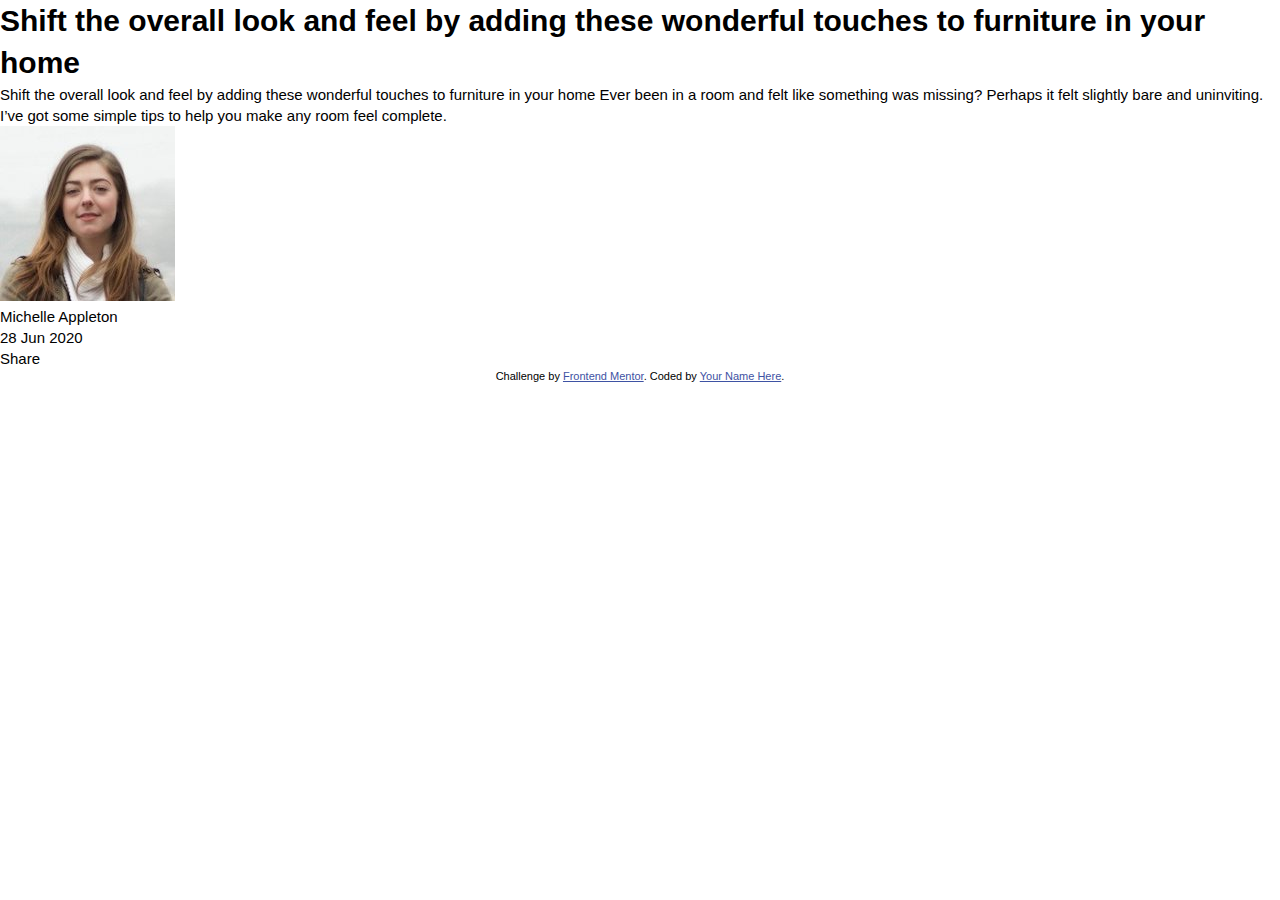
==== article-preview-component-master/index.html @ 9a2ad352 "Added README file for base repository Added basic files for article-preview-component-master" ====
<!DOCTYPE html>
<html lang="en">
    <head>
        <meta charset="UTF-8" />
        <meta name="viewport" content="width=device-width, initial-scale=1.0" />
        <!-- displays site properly based on user's device -->

        <link
            rel="icon"
            type="image/png"
            sizes="32x32"
            href="./images/favicon-32x32.png"
        />
        <meta name="Authur" content="Olaleye Blessing" />
        <meta name="Description" content="" />

        <title>Frontend Mentor | Article preview component</title>

        <!-- Feel free to remove these styles or customise in your own stylesheet 👍 -->
        <style>
            .attribution {
                font-size: 11px;
                text-align: center;
            }
            .attribution a {
                color: hsl(228, 45%, 44%);
            }
        </style>
        <link rel="stylesheet" href="css/index.css" />
    </head>
    <body>
        <main class="main">
            <section class="article">
                <div class="article__background"></div>
                <article class="article__main">
                    <header class="article__header">
                        <h1>
                            Shift the overall look and feel by adding these
                            wonderful touches to furniture in your home
                        </h1>
                    </header>
                    <p class="article__para">
                        Shift the overall look and feel by adding these
                        wonderful touches to furniture in your home Ever been in
                        a room and felt like something was missing? Perhaps it
                        felt slightly bare and uninviting. I’ve got some simple
                        tips to help you make any room feel complete.
                    </p>
                    <section class="article__writer">
                        <div class="article__writer-pic">
                            <img
                                src="images/avatar-michelle.jpg"
                                alt="Michelle's image"
                            />
                        </div>
                        <div>
                            <div class="article__writer-name">
                                Michelle Appleton
                            </div>
                            <div class="article__writer-date">28 Jun 2020</div>
                        </div>
                        <div class="article__share">Share</div>
                    </section>
                </article>
            </section>
        </main>

        <div class="attribution">
            Challenge by
            <a
                href="https://www.frontendmentor.io?ref=challenge"
                target="_blank"
                >Frontend Mentor</a
            >. Coded by <a href="#">Your Name Here</a>.
        </div>
    </body>
</html>
---- article-preview-component-master/css/index.css ----
html {
  font-size: 62.5%;
  -webkit-box-sizing: border-box;
          box-sizing: border-box;
}

*,
*::before,
*::after {
  margin: 0;
  padding: 0;
  -webkit-box-sizing: inherit;
          box-sizing: inherit;
}

body {
  font-size: 1.5rem;
  line-height: 1.4;
  font-family: "Spartan", sans-serif;
  -webkit-padding-after: 2rem;
          padding-block-end: 2rem;
}

.social {
  -webkit-padding-before: 7rem;
          padding-block-start: 7rem;
  -webkit-padding-after: 4rem;
          padding-block-end: 4rem;
  -webkit-padding-start: 1.7rem;
          padding-inline-start: 1.7rem;
  -webkit-padding-end: 1.7rem;
          padding-inline-end: 1.7rem;
  background-image: url(../images/bg-pattern-top-mobile.svg);
  background-position: left top;
  background-repeat: no-repeat;
}

.social__words {
  -webkit-margin-after: 5rem;
          margin-block-end: 5rem;
}

.social__word {
  text-align: center;
  min-width: 28.6rem;
  max-width: 75%;
  margin: 0 auto;
}

.social__word-head {
  font-size: 3rem;
  color: #502050;
}

.social__word-para {
  color: #937b92;
  font-weight: 500;
}

.social__star {
  background-color: #f7f2f7;
  border-radius: 1.3rem;
  display: -webkit-box;
  display: -ms-flexbox;
  display: flex;
  -webkit-box-orient: vertical;
  -webkit-box-direction: normal;
      -ms-flex-flow: column wrap;
          flex-flow: column wrap;
  -webkit-box-align: center;
      -ms-flex-align: center;
          align-items: center;
  padding: 2rem 1rem;
}

.social__star-container {
  inline-size: 50%;
  max-inline-size: 13.3rem;
  display: -webkit-box;
  display: -ms-flexbox;
  display: flex;
  -webkit-box-align: center;
      -ms-flex-align: center;
          align-items: center;
  -ms-flex-pack: distribute;
      justify-content: space-around;
}

.social__star-rating {
  color: #502050;
  font-weight: 700;
  font-size: 1.3rem;
}

.social__review {
  background-color: #502050;
  padding: 3.5rem 2.5rem;
  border-radius: 1.3rem;
}

.social__review-details {
  display: -webkit-box;
  display: -ms-flexbox;
  display: flex;
  -webkit-box-align: center;
      -ms-flex-align: center;
          align-items: center;
  -ms-flex-pack: distribute;
      justify-content: space-around;
  -webkit-box-pack: start;
      -ms-flex-pack: start;
          justify-content: flex-start;
  gap: 2rem;
}

.social__review-img {
  border-radius: 50%;
  inline-size: 6rem;
  block-size: 6rem;
}

.social__review-img > img {
  max-inline-size: 100%;
  border-radius: 50%;
}

.social__review-name {
  color: white;
}

.social__review-verified {
  color: #ee68a4;
}

.social__review-words {
  -webkit-margin-before: 3rem;
          margin-block-start: 3rem;
  color: white;
  font-weight: 300;
}

@media screen and (min-width: 710px) {
  .social {
    padding: 9rem 5.5rem;
  }
  .social__words {
    display: -webkit-box;
    display: -ms-flexbox;
    display: flex;
    -webkit-box-orient: horizontal;
    -webkit-box-direction: normal;
        -ms-flex-flow: row wrap;
            flex-flow: row wrap;
    -webkit-box-align: center;
        -ms-flex-align: center;
            align-items: center;
    -webkit-box-pack: justify;
        -ms-flex-pack: justify;
            justify-content: space-between;
    gap: 2rem;
  }
  .social__word {
    margin: 0;
    min-width: auto;
    max-width: 45%;
    max-inline-size: 45%;
    text-align: left;
  }
  .social__stars {
    display: -webkit-box;
    display: -ms-flexbox;
    display: flex;
    -webkit-box-orient: vertical;
    -webkit-box-direction: normal;
        -ms-flex-flow: column wrap;
            flex-flow: column wrap;
    width: 50%;
    inline-size: 50%;
    padding: 1rem;
  }
  .social__star {
    -webkit-box-orient: horizontal;
    -webkit-box-direction: normal;
        -ms-flex-flow: row wrap;
            flex-flow: row wrap;
    width: 80%;
    inline-size: 80%;
    padding: 0;
    padding: 1rem 0.5rem 1rem 1.8rem;
    gap: 1rem;
  }
  .social__star:nth-child(2) {
    -webkit-margin-start: 1.5rem;
            margin-inline-start: 1.5rem;
  }
  .social__star:nth-child(3) {
    -webkit-margin-start: 3rem;
            margin-inline-start: 3rem;
  }
  .social__star-container {
    width: 35%;
    inline-size: 35%;
    -webkit-box-pack: center;
        -ms-flex-pack: center;
            justify-content: center;
  }
  .social__star-container > div > img {
    vertical-align: -1rem;
  }
  .social__star-rating {
    width: 58%;
    inline-size: 58%;
    display: -webkit-box;
    display: -ms-flexbox;
    display: flex;
    -webkit-box-align: center;
        -ms-flex-align: center;
            align-items: center;
    -webkit-box-pack: start;
        -ms-flex-pack: start;
            justify-content: flex-start;
  }
  .social__review:nth-child(2) {
    -webkit-margin-before: 2.5rem;
            margin-block-start: 2.5rem;
  }
}

@media screen and (min-width: 550px) {
  .social__reviews {
    display: -ms-grid;
    display: grid;
    -ms-grid-columns: (minmax(25rem, 1fr))[auto-fit];
        grid-template-columns: repeat(auto-fit, minmax(25rem, 1fr));
    gap: 2rem;
  }
}

@media screen and (min-width: 900px) {
  .social {
    padding: 9rem 10.5rem;
    background-image: url(../images/bg-pattern-top-mobile.svg), url(../images/bg-pattern-bottom-desktop.svg);
    background-position: left top, right bottom;
    background-repeat: no-repeat;
  }
}

@media screen and (min-width: 1000px) {
  .social__review:nth-child(3) {
    -webkit-margin-before: 4.5rem;
            margin-block-start: 4.5rem;
  }
}

.m-s-bottom {
  -webkit-margin-after: 1.4rem;
          margin-block-end: 1.4rem;
}

.m-m-bottom {
  -webkit-margin-after: 2.5rem;
          margin-block-end: 2.5rem;
}
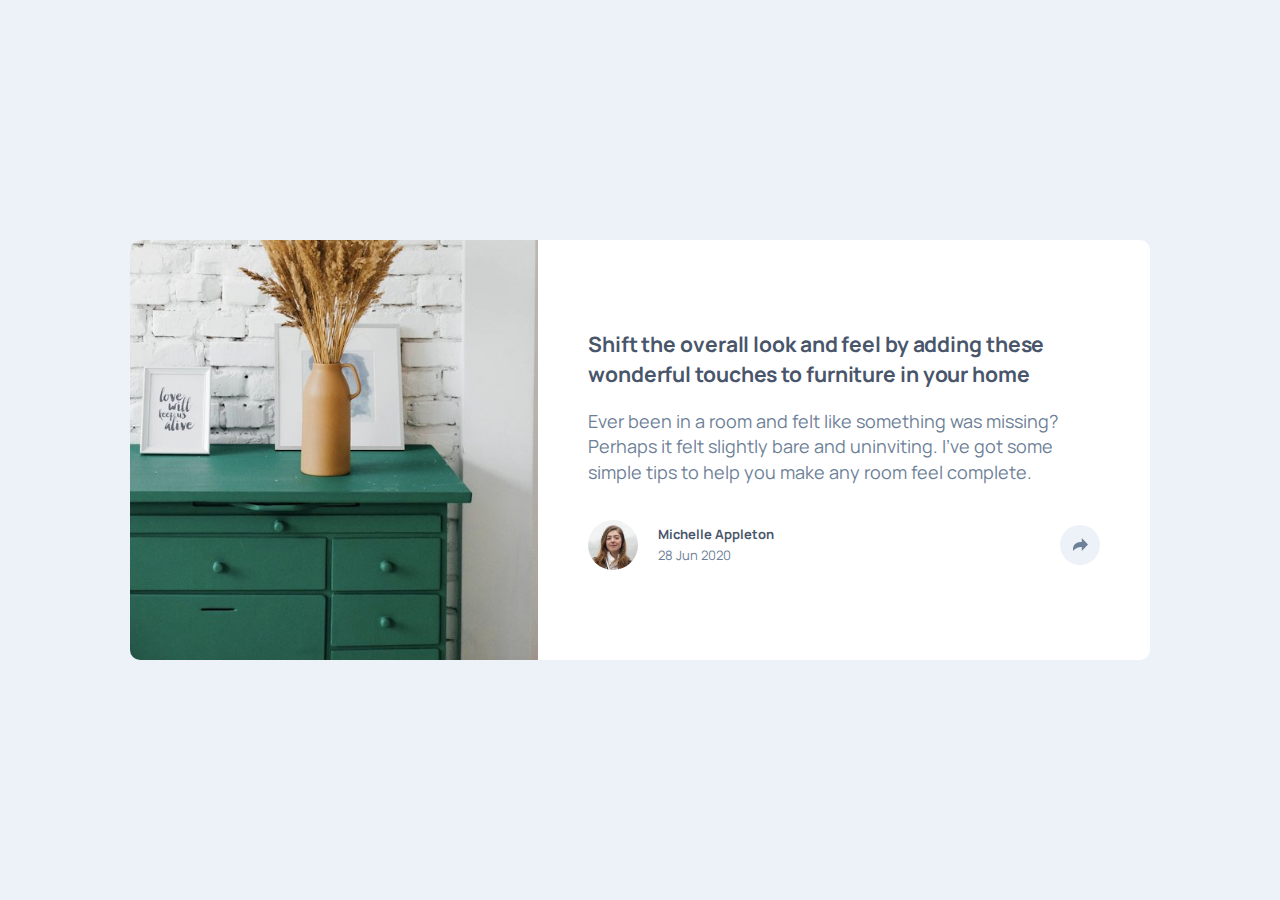
==== commit 58879383: "Updated article folder" ====
--- a/article-preview-component-master/index.html
+++ b/article-preview-component-master/index.html
@@ -17,16 +17,13 @@
         <title>Frontend Mentor | Article preview component</title>
 
         <!-- Feel free to remove these styles or customise in your own stylesheet 👍 -->
-        <style>
-            .attribution {
-                font-size: 11px;
-                text-align: center;
-            }
-            .attribution a {
-                color: hsl(228, 45%, 44%);
-            }
-        </style>
-        <link rel="stylesheet" href="css/index.css" />
+        <link
+            href="https://fonts.googleapis.com/css2?family=Manrope:wght@500;700&display=swap"
+            rel="stylesheet"
+        />
+
+        <link rel="stylesheet" href="css/main.css" />
+        <script src="index.js" defer></script>
     </head>
     <body>
         <main class="main">
@@ -34,44 +31,79 @@
                 <div class="article__background"></div>
                 <article class="article__main">
                     <header class="article__header">
-                        <h1>
+                        <h3>
                             Shift the overall look and feel by adding these
                             wonderful touches to furniture in your home
-                        </h1>
+                        </h3>
                     </header>
                     <p class="article__para">
-                        Shift the overall look and feel by adding these
-                        wonderful touches to furniture in your home Ever been in
-                        a room and felt like something was missing? Perhaps it
-                        felt slightly bare and uninviting. I’ve got some simple
-                        tips to help you make any room feel complete.
+                        Ever been in a room and felt like something was missing?
+                        Perhaps it felt slightly bare and uninviting. I’ve got
+                        some simple tips to help you make any room feel
+                        complete.
                     </p>
                     <section class="article__writer">
-                        <div class="article__writer-pic">
-                            <img
-                                src="images/avatar-michelle.jpg"
-                                alt="Michelle's image"
-                            />
+                        <div class="article__writer-details">
+                            <figure class="article__writer-pic">
+                                <img
+                                    src="images/avatar-michelle.jpg"
+                                    alt="Michelle's picture"
+                                />
+                            </figure>
+                            <div class="article__writer-detail">
+                                <div class="article__writer-name">
+                                    Michelle Appleton
+                                </div>
+                                <div class="article__writer-date">
+                                    28 Jun 2020
+                                </div>
+                            </div>
                         </div>
-                        <div>
-                            <div class="article__writer-name">
-                                Michelle Appleton
+                        <div class="article__writer-share" >
+                            <figure class="article__writer-share-pic js-share" tabindex="0">
+                                <img
+                                    src="images/icon-share.svg"
+                                    alt="Share icon"
+                                />
+                            </figure>
+                            <div class="article__share-icons js-share-icons">
+                                <div>SHARE</div>
+                                <a href="#" class="article__share-container">
+                                    <img
+                                        src="images/icon-facebook.svg"
+                                        alt="facebook share icon"
+                                        class="article__share-icon"
+                                    />
+                                </a>
+                                <a href="#" class="article__share-container">
+                                    <img
+                                        src="images/icon-twitter.svg"
+                                        alt="twitter share icon"
+                                        class="article__share-icon"
+                                    />
+                                </a>
+                                <a href="#" class="article__share-container">
+                                    <img
+                                        src="images/icon-pinterest.svg"
+                                        alt="pinterest share icon"
+                                        class="article__share-icon"
+                                    />
+                                </a>
+                                <div class="js-arrow"></div>
                             </div>
-                            <div class="article__writer-date">28 Jun 2020</div>
                         </div>
-                        <div class="article__share">Share</div>
                     </section>
                 </article>
             </section>
         </main>
 
-        <div class="attribution">
+        <!-- <div class="attribution">
             Challenge by
             <a
                 href="https://www.frontendmentor.io?ref=challenge"
                 target="_blank"
                 >Frontend Mentor</a
             >. Coded by <a href="#">Your Name Here</a>.
-        </div>
+        </div> -->
     </body>
 </html>
--- a/article-preview-component-master/css/main.css
+++ b/article-preview-component-master/css/main.css
@@ -0,0 +1,277 @@
+html {
+  font-size: 62.5%;
+  -webkit-box-sizing: border-box;
+          box-sizing: border-box;
+}
+
+*,
+*::before,
+*::after {
+  margin: 0;
+  padding: 0;
+  -webkit-box-sizing: inherit;
+          box-sizing: inherit;
+}
+
+body {
+  font-size: 1.3rem;
+  background-color: #ecf2f8;
+  padding: 9rem calc(1.5rem + 3.5vw) 8rem;
+  min-height: 100vh;
+  display: -webkit-box;
+  display: -ms-flexbox;
+  display: flex;
+  -webkit-box-orient: vertical;
+  -webkit-box-direction: normal;
+      -ms-flex-flow: column wrap;
+          flex-flow: column wrap;
+  -webkit-box-align: center;
+      -ms-flex-align: center;
+          align-items: center;
+  -webkit-box-pack: center;
+      -ms-flex-pack: center;
+          justify-content: center;
+  font-family: 'Manrope', sans-serif;
+}
+
+.main {
+  background-color: #fff;
+  border-radius: 1rem;
+  overflow: hidden;
+  max-width: 550px;
+}
+
+@media screen and (min-width: 500px) {
+  body {
+    -webkit-padding-end: calc(2rem + 10vw);
+            padding-inline-end: calc(2rem + 10vw);
+    -webkit-padding-start: calc(2rem + 10vw);
+            padding-inline-start: calc(2rem + 10vw);
+  }
+}
+
+@media screen and (min-width: 912px) {
+  body {
+    max-height: 100vh;
+    padding: 13rem;
+  }
+}
+
+.article {
+  border-radius: 4rem;
+}
+
+.article__background {
+  min-width: 100%;
+  height: 30rem;
+  background-image: url(../images/drawers.jpg);
+  background-position: right bottom;
+  background-size: cover;
+  background-repeat: no-repeat;
+}
+
+.article__main {
+  padding: 3.7rem 2.4rem;
+  line-height: 1.4;
+}
+
+.article__header {
+  text-align: left;
+  font-size: 1.8rem;
+  color: #48556a;
+  letter-spacing: -0.01rem;
+}
+
+.article__para {
+  -webkit-margin-before: 2rem;
+          margin-block-start: 2rem;
+  font-size: 1.8rem;
+  color: #6d7f97;
+}
+
+.article__writer {
+  -webkit-margin-before: 3.5rem;
+          margin-block-start: 3.5rem;
+  display: -webkit-box;
+  display: -ms-flexbox;
+  display: flex;
+  -webkit-box-align: center;
+      -ms-flex-align: center;
+          align-items: center;
+  -webkit-box-pack: justify;
+      -ms-flex-pack: justify;
+          justify-content: space-between;
+  gap: 1.2rem;
+}
+
+.article__writer-details {
+  width: 70%;
+  display: -webkit-box;
+  display: -ms-flexbox;
+  display: flex;
+  -webkit-box-align: center;
+      -ms-flex-align: center;
+          align-items: center;
+  -webkit-box-pack: start;
+      -ms-flex-pack: start;
+          justify-content: flex-start;
+  gap: 1.5rem;
+}
+
+.article__writer-pic {
+  inline-size: 5rem;
+  block-size: 5rem;
+  overflow: hidden;
+  border-radius: 50%;
+}
+
+.article__writer-pic > img {
+  max-inline-size: 100%;
+}
+
+.article__writer-detail {
+  display: -webkit-box;
+  display: -ms-flexbox;
+  display: flex;
+  -webkit-box-orient: vertical;
+  -webkit-box-direction: normal;
+      -ms-flex-flow: column wrap;
+          flex-flow: column wrap;
+  -webkit-box-pack: center;
+      -ms-flex-pack: center;
+          justify-content: center;
+}
+
+.article__writer-name {
+  font-weight: 700;
+  color: #48556a;
+}
+
+.article__writer-date {
+  color: #6d7f97;
+}
+
+.article__writer-share-pic {
+  background-color: #ecf2f8;
+  inline-size: 4rem;
+  block-size: 4rem;
+  display: -webkit-box;
+  display: -ms-flexbox;
+  display: flex;
+  -webkit-box-align: center;
+      -ms-flex-align: center;
+          align-items: center;
+  -webkit-box-pack: center;
+      -ms-flex-pack: center;
+          justify-content: center;
+  border-radius: 50%;
+}
+
+.article__writer-share-pic:hover {
+  background-color: #8b99ac;
+}
+
+.article__writer-share-pic > img {
+  max-inline-size: 100%;
+}
+
+@media screen and (min-width: 472px) {
+  .article__background {
+    background-position: center;
+    min-height: 42rem;
+  }
+  .article__main {
+    -webkit-padding-start: 5rem;
+            padding-inline-start: 5rem;
+    -webkit-padding-end: 5rem;
+            padding-inline-end: 5rem;
+  }
+  .article__writer-details {
+    gap: 2rem;
+  }
+  .article__writer-detail {
+    gap: 0.3rem;
+  }
+}
+
+@media screen and (min-width: 912px) {
+  .main {
+    max-width: 100%;
+  }
+  .article {
+    display: -webkit-box;
+    display: -ms-flexbox;
+    display: flex;
+    -webkit-box-orient: horizontal;
+    -webkit-box-direction: normal;
+        -ms-flex-flow: row wrap;
+            flex-flow: row wrap;
+    -webkit-box-align: center;
+        -ms-flex-align: center;
+            align-items: center;
+    -webkit-box-pack: center;
+        -ms-flex-pack: center;
+            justify-content: center;
+  }
+  .article__background {
+    background-position: right;
+    min-width: 0;
+    width: 40%;
+  }
+  .article__main {
+    width: 60%;
+  }
+}
+
+.article__share-icons {
+  background-color: #343d4c;
+  color: #b3bccb;
+  width: 18rem;
+  display: -webkit-box;
+  display: -ms-flexbox;
+  display: flex;
+  -webkit-box-orient: horizontal;
+  -webkit-box-direction: normal;
+      -ms-flex-flow: row wrap;
+          flex-flow: row wrap;
+  -webkit-box-align: center;
+      -ms-flex-align: center;
+          align-items: center;
+  -ms-flex-pack: distribute;
+      justify-content: space-around;
+  -webkit-padding-before: 1.1rem;
+          padding-block-start: 1.1rem;
+  -webkit-padding-after: 1.1rem;
+          padding-block-end: 1.1rem;
+  font-size: 1.4rem;
+  letter-spacing: 0.1rem;
+  border-radius: 0.7rem;
+  position: fixed;
+  -webkit-box-shadow: 0.2rem 0.3rem 0.3rem #b3bccb;
+          box-shadow: 0.2rem 0.3rem 0.3rem #b3bccb;
+}
+
+.js-share-icons {
+  display: none;
+}
+
+.js-arrow {
+  position: absolute;
+  top: 4.5rem;
+  content: "";
+  width: 0;
+  height: 0;
+  border-left: 0.7rem solid transparent;
+  border-right: 0.7rem solid transparent;
+  border-top: 1.2rem solid #343d4c;
+}
+
+.attribution {
+  font-size: 1.5rem;
+  text-align: center;
+  padding: 2rem 3rem;
+}
+
+.attribution a {
+  color: #fff;
+}
